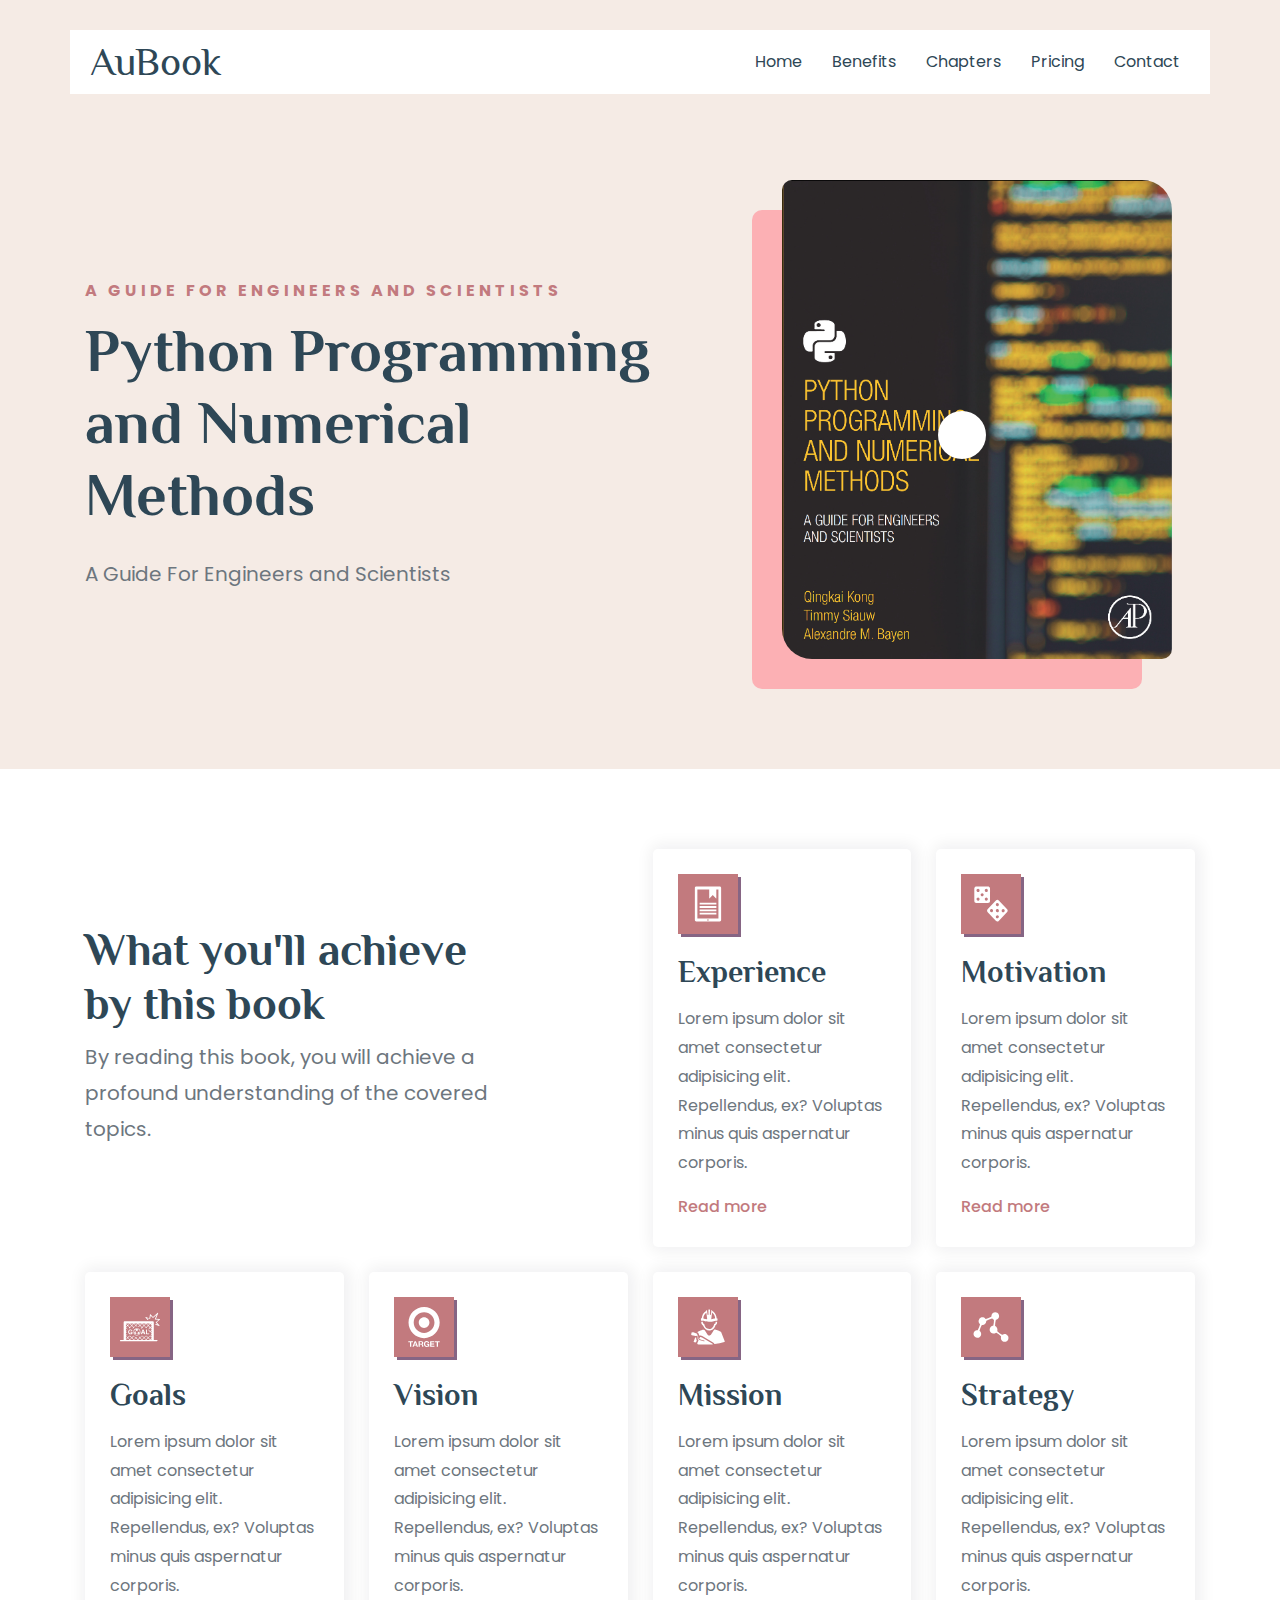
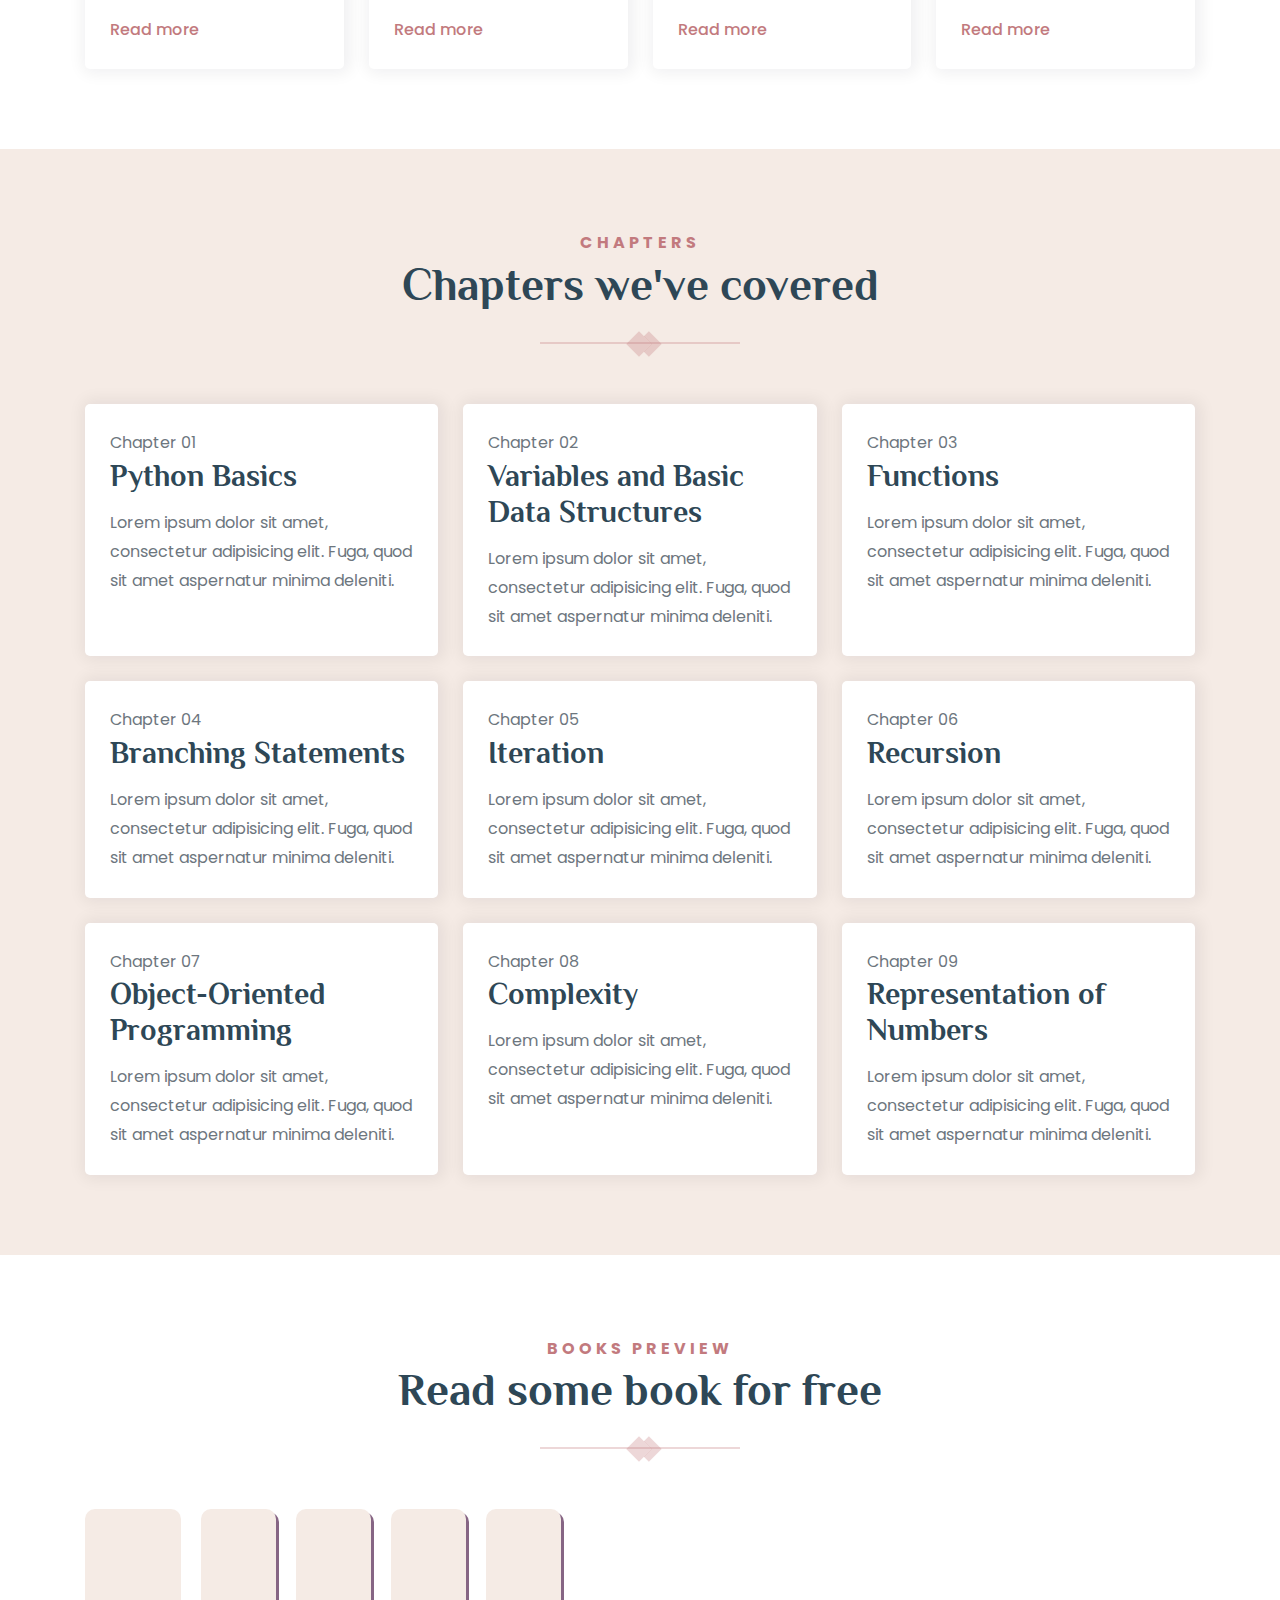
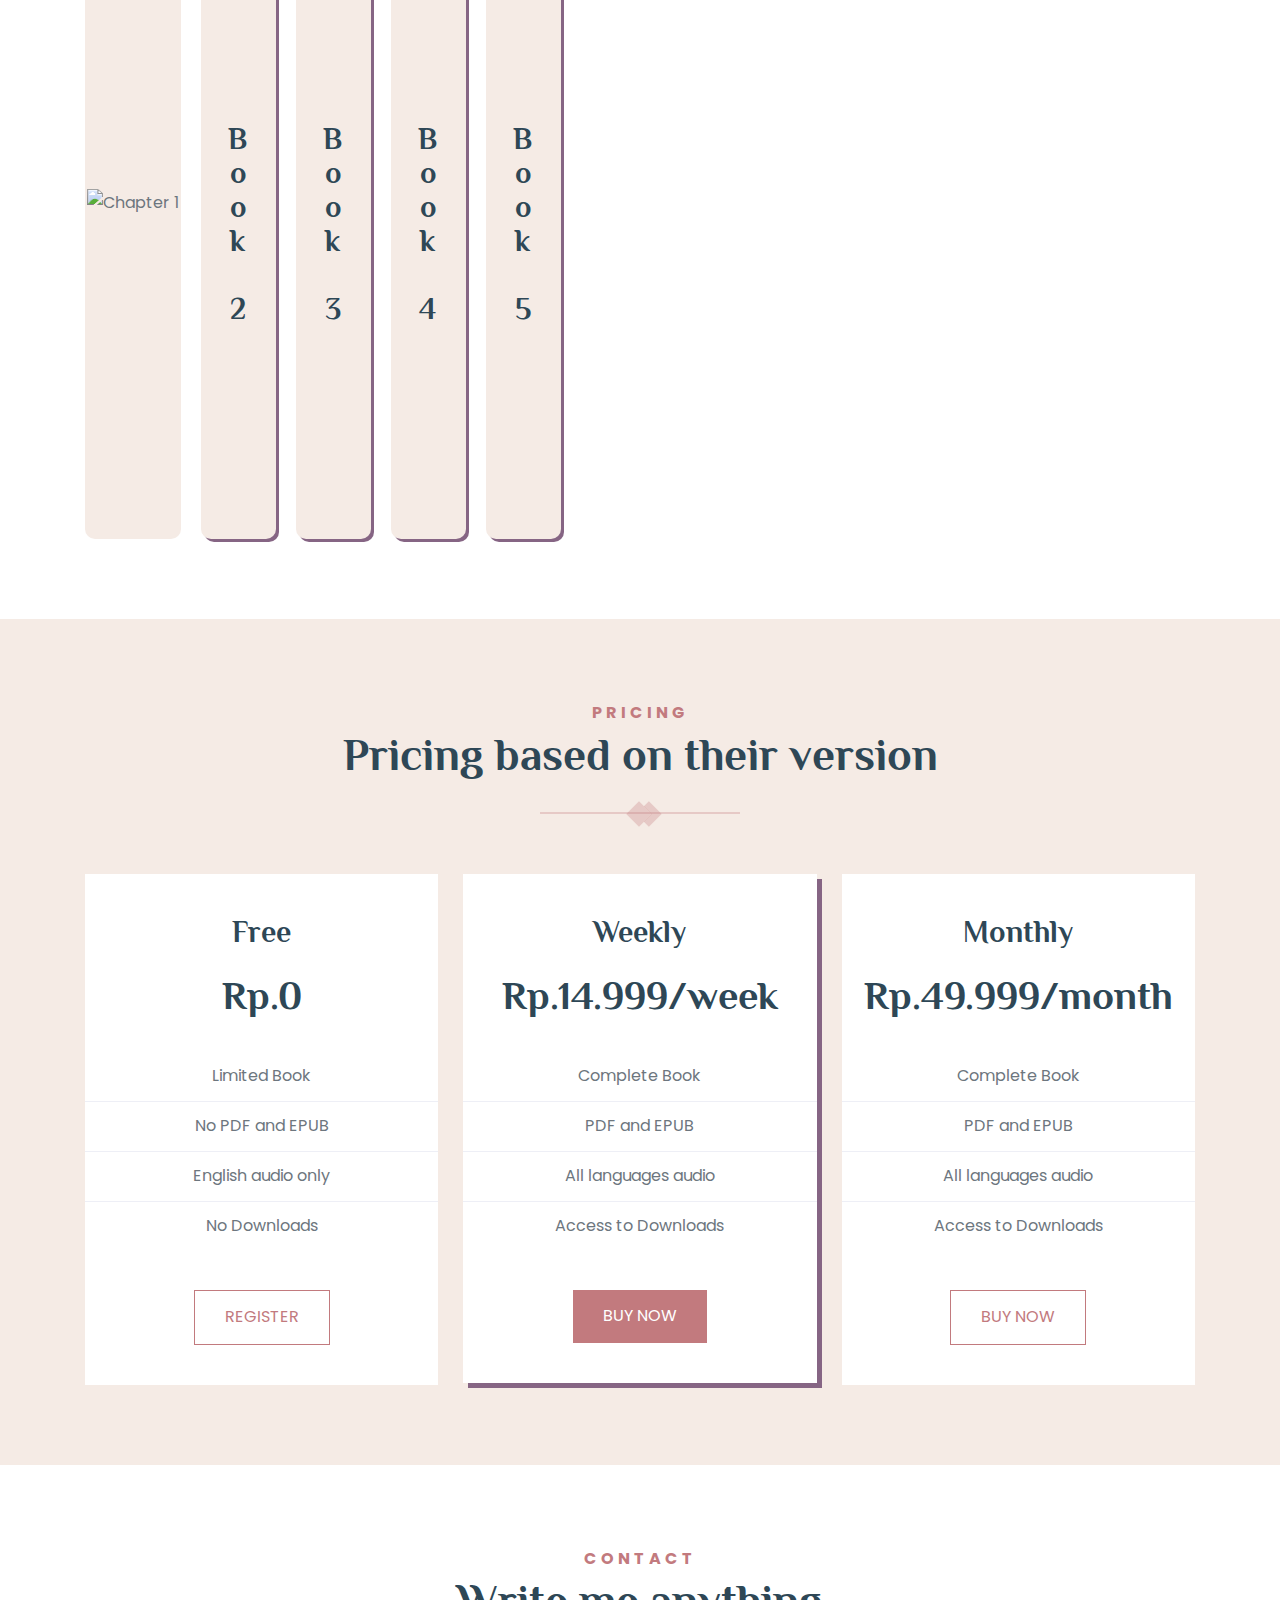
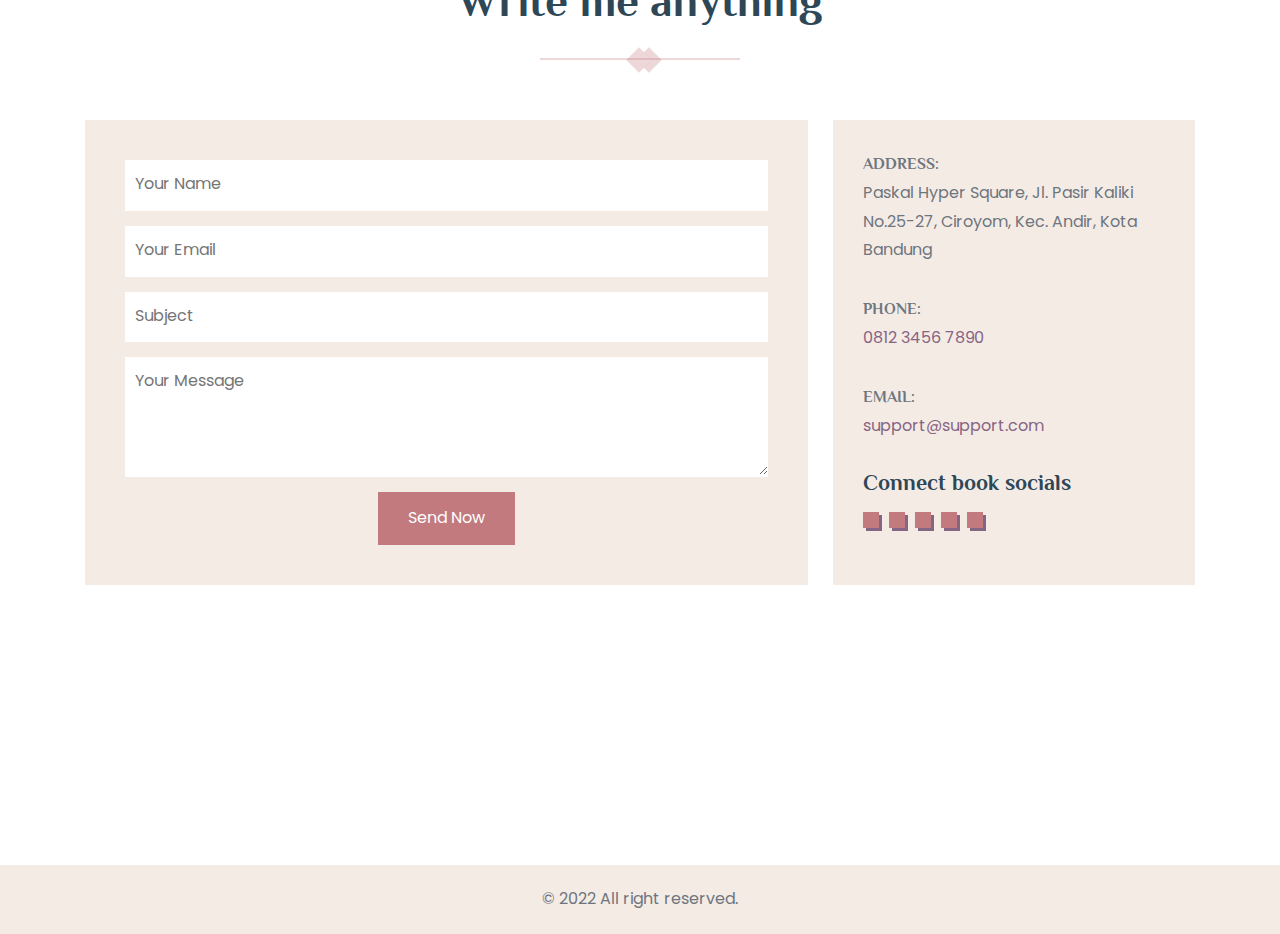
==== index.html @ 16aecad9 "Add files via upload" ====
<!DOCTYPE html>
<html lang="en">

<head>
  <meta charset="UTF-8">
  <meta http-equiv="X-UA-Compatible" content="IE=edge">
  <meta name="viewport" content="width=device-width, initial-scale=1.0">
  <title>AuBook - Audio Book</title>
  <meta name="title" content="AuBook - Audio Book">
  <meta name="description"
    content="Read More And Make Success The Result Of Perfection. - Lorem ipsum dolor sit, amet consectetur adipisicing elit. Ad harum quibusdam, assumenda quia explicabo.">
  <link rel="shortcut icon" href="./favicon.svg" type="image/svg+xml">
  <link rel="stylesheet" href="./assets/css/style.css">
  <link rel="preconnect" href="https://fonts.googleapis.com">
  <link rel="preconnect" href="https://fonts.gstatic.com" crossorigin>
  <link
    href="https://fonts.googleapis.com/css2?family=Philosopher:wght@400;700&family=Poppins:wght@400;500;600&display=swap"
    rel="stylesheet">
  <link rel="preload" as="image" href="./assets/images/hero-banner.png">

</head>

<body>

  <!-- 
  HEADER
  -->

  <header class="header" data-header>
    <div class="container">

      <a href="#" class="logo">AuBook</a>

      <nav class="navbar" data-navbar>
        <ul class="navbar-list">

          <li class="navbar-item">
            <a href="#home" class="navbar-link" data-nav-link>Home</a>
          </li>

          <li class="navbar-item">
            <a href="#benefits" class="navbar-link" data-nav-link>Benefits</a>
          </li>

          <li class="navbar-item">
            <a href="#chapters" class="navbar-link" data-nav-link>Chapters</a>
          </li>

          <li class="navbar-item">
            <a href="#pricing" class="navbar-link" data-nav-link>Pricing</a>
          </li>

          <li class="navbar-item">
            <a href="#contact" class="navbar-link" data-nav-link>Contact</a>
          </li>

        </ul>
      </nav>

      <button class="nav-toggle-btn" aria-label="toggle menu" data-nav-toggler>
        <ion-icon name="menu-outline" aria-hidden="true" class="open"></ion-icon>

        <ion-icon name="close-outline" aria-hidden="true" class="close"></ion-icon>
      </button>

    </div>
  </header>  
  
  <main>
    <article>
      
      <!-- 
      HERO
      -->
      
      <section class="section hero" id="home" aria-label="home">
        <div class="container">
          
          <div class="hero-content">
            
            <p class="section-subtitle">A GUIDE FOR ENGINEERS AND SCIENTISTS</p>
            
            <h1 class="h1 hero-title">Python Programming and Numerical Methods</h1>
            
            <p class="section-text">
              A Guide For Engineers and Scientists
            </p>
            
          </div>
          
          
          <div class="hero-banner has-before">
            <img src="./assets/images/hero-banner.png" width="431" height="596"
            alt="things i never said, a novel by claudia wilson" class="w-100">
            
            <a href="halaman.html"> 
              <button class="play-btn" aria-label="play video">
                <ion-icon name="play-outline" aria-hidden="true"></ion-icon>
              </button>
            </a>
              
          </div>
          
        </div>
      </section>
      
      <!-- 
      BENEFITS
      -->
      
      <section class="section benefits" id="benefits" aria-label="benefits">
        <div class="container">
          
          <div class="grid-list">
            
            <li class="benefits-content">
              <h2 class="h2 section-title">What you'll achieve by this book</h2>

              <p class="section-text">By reading this book, you will achieve a profound understanding of the covered topics.</p>
            </li>

            <li>
              <div class="benefits-card has-before has-after">

                <div class="card-icon">
                  <img src="./assets/images/benefits-1.svg" width="40" height="40" loading="lazy" alt="Experience">
                </div>

                <h3 class="h3 card-title">Experience</h3>

                <p class="card-text">
                  Lorem ipsum dolor sit amet consectetur adipisicing elit. Repellendus, ex? Voluptas minus quis
                  aspernatur corporis.
                </p>

                <a href="#" class="btn-link">
                  <span class="span">Read more</span>

                  <ion-icon name="chevron-forward-outline" aria-hidden="true"></ion-icon>
                </a>

              </div>
            </li>

            <li>
              <div class="benefits-card has-before has-after">

                <div class="card-icon">
                  <img src="./assets/images/benefits-2.svg" width="40" height="40" loading="lazy" alt="Motivation">
                </div>

                <h3 class="h3 card-title">Motivation</h3>

                <p class="card-text">
                  Lorem ipsum dolor sit amet consectetur adipisicing elit. Repellendus, ex? Voluptas minus quis
                  aspernatur corporis.
                </p>

                <a href="#" class="btn-link">
                  <span class="span">Read more</span>

                  <ion-icon name="chevron-forward-outline" aria-hidden="true"></ion-icon>
                </a>

              </div>
            </li>

            <li>
              <div class="benefits-card has-before has-after">

                <div class="card-icon">
                  <img src="./assets/images/benefits-3.svg" width="40" height="40" loading="lazy" alt="Goals">
                </div>

                <h3 class="h3 card-title">Goals</h3>

                <p class="card-text">
                  Lorem ipsum dolor sit amet consectetur adipisicing elit. Repellendus, ex? Voluptas minus quis
                  aspernatur corporis.
                </p>

                <a href="#" class="btn-link">
                  <span class="span">Read more</span>

                  <ion-icon name="chevron-forward-outline" aria-hidden="true"></ion-icon>
                </a>

              </div>
            </li>

            <li>
              <div class="benefits-card has-before has-after">

                <div class="card-icon">
                  <img src="./assets/images/benefits-4.svg" width="40" height="40" loading="lazy" alt="Vision">
                </div>

                <h3 class="h3 card-title">Vision</h3>

                <p class="card-text">
                  Lorem ipsum dolor sit amet consectetur adipisicing elit. Repellendus, ex? Voluptas minus quis
                  aspernatur corporis.
                </p>

                <a href="#" class="btn-link">
                  <span class="span">Read more</span>

                  <ion-icon name="chevron-forward-outline" aria-hidden="true"></ion-icon>
                </a>

              </div>
            </li>

            <li>
              <div class="benefits-card has-before has-after">

                <div class="card-icon">
                  <img src="./assets/images/benefits-5.svg" width="40" height="40" loading="lazy" alt="Mission">
                </div>

                <h3 class="h3 card-title">Mission</h3>

                <p class="card-text">
                  Lorem ipsum dolor sit amet consectetur adipisicing elit. Repellendus, ex? Voluptas minus quis
                  aspernatur corporis.
                </p>

                <a href="#" class="btn-link">
                  <span class="span">Read more</span>

                  <ion-icon name="chevron-forward-outline" aria-hidden="true"></ion-icon>
                </a>

              </div>
            </li>

            <li>
              <div class="benefits-card has-before has-after">

                <div class="card-icon">
                  <img src="./assets/images/benefits-6.svg" width="40" height="40" loading="lazy" alt="Strategy">
                </div>

                <h3 class="h3 card-title">Strategy</h3>

                <p class="card-text">
                  Lorem ipsum dolor sit amet consectetur adipisicing elit. Repellendus, ex? Voluptas minus quis
                  aspernatur corporis.
                </p>

                <a href="#" class="btn-link">
                  <span class="span">Read more</span>

                  <ion-icon name="chevron-forward-outline" aria-hidden="true"></ion-icon>
                </a>

              </div>
            </li>

          </div>

        </div>
      </section>

      <!-- 
      CHAPTERS
      -->

      <section class="section chapters" id="chapters">
        <div class="container">

          <p class="section-subtitle">Chapters</p>

          <h2 class="h2 section-title has-underline">
            Chapters we've covered
            <span class="span has-before"></span>
          </h2>

          <ul class="grid-list">

            <li>
              <div class="chapter-card">

                <p class="card-subtitle">Chapter 01</p>

                <h3 class="h3 card-title">Python Basics</h3>

                <p class="card-text">
                  Lorem ipsum dolor sit amet, consectetur adipisicing elit. Fuga, quod sit amet aspernatur minima
                  deleniti.
                </p>

              </div>
            </li>

            <li>
              <div class="chapter-card">

                <p class="card-subtitle">Chapter 02</p>

                <h3 class="h3 card-title">Variables and Basic Data Structures</h3>

                <p class="card-text">
                  Lorem ipsum dolor sit amet, consectetur adipisicing elit. Fuga, quod sit amet aspernatur minima
                  deleniti.
                </p>

              </div>
            </li>

            <li>
              <div class="chapter-card">

                <p class="card-subtitle">Chapter 03</p>

                <h3 class="h3 card-title">Functions</h3>

                <p class="card-text">
                  Lorem ipsum dolor sit amet, consectetur adipisicing elit. Fuga, quod sit amet aspernatur minima
                  deleniti.
                </p>

              </div>
            </li>

            <li>
              <div class="chapter-card">

                <p class="card-subtitle">Chapter 04</p>

                <h3 class="h3 card-title">Branching Statements</h3>

                <p class="card-text">
                  Lorem ipsum dolor sit amet, consectetur adipisicing elit. Fuga, quod sit amet aspernatur minima
                  deleniti.
                </p>

              </div>
            </li>

            <li>
              <div class="chapter-card">

                <p class="card-subtitle">Chapter 05</p>

                <h3 class="h3 card-title">Iteration</h3>

                <p class="card-text">
                  Lorem ipsum dolor sit amet, consectetur adipisicing elit. Fuga, quod sit amet aspernatur minima
                  deleniti.
                </p>

              </div>
            </li>

            <li>
              <div class="chapter-card">

                <p class="card-subtitle">Chapter 06</p>

                <h3 class="h3 card-title">Recursion</h3>

                <p class="card-text">
                  Lorem ipsum dolor sit amet, consectetur adipisicing elit. Fuga, quod sit amet aspernatur minima
                  deleniti.
                </p>

              </div>
            </li>

            <li>
              <div class="chapter-card">

                <p class="card-subtitle">Chapter 07</p>

                <h3 class="h3 card-title">Object-Oriented Programming</h3>

                <p class="card-text">
                  Lorem ipsum dolor sit amet, consectetur adipisicing elit. Fuga, quod sit amet aspernatur minima
                  deleniti.
                </p>

              </div>
            </li>

            <li>
              <div class="chapter-card">

                <p class="card-subtitle">Chapter 08</p>

                <h3 class="h3 card-title">Complexity</h3>

                <p class="card-text">
                  Lorem ipsum dolor sit amet, consectetur adipisicing elit. Fuga, quod sit amet aspernatur minima
                  deleniti.
                </p>

              </div>
            </li>

            <li>
              <div class="chapter-card">

                <p class="card-subtitle">Chapter 09</p>

                <h3 class="h3 card-title">Representation of Numbers</h3>

                <p class="card-text">
                  Lorem ipsum dolor sit amet, consectetur adipisicing elit. Fuga, quod sit amet aspernatur minima
                  deleniti.
                </p>

              </div>
            </li>

          </ul>

        </div>
      </section>

      <!-- 
      PREVIEW
      -->

      <section class="section preview" aria-label="preview">
        <div class="container">

          <p class="section-subtitle">Books Preview</p>

          <h2 class="h2 section-title has-underline">
            Read some book for free
            <span class="span has-before"></span>
          </h2>

          <ul class="tab-list">

            <li>
              <div class="tab-card active" data-tab-card>
                <h3 class="h3 tab-text">Book 1</h3>

                <img src="./assets/images/preview-1.png" width="820" height="630" loading="lazy" alt="Chapter 1"
                  class="w-100">
              </div>
            </li>

            <li>
              <div class="tab-card" data-tab-card>
                <h3 class="h3 tab-text">Book 2</h3>

                <img src="./assets/images/preview-2.png" width="820" height="630" loading="lazy" alt="Chapter 2"
                  class="w-100">
              </div>
            </li>

            <li>
              <div class="tab-card" data-tab-card>
                <h3 class="h3 tab-text">Book 3</h3>

                <img src="./assets/images/preview-3.png" width="820" height="630" loading="lazy" alt="Chapter 3"
                  class="w-100">
              </div>
            </li>

            <li>
              <div class="tab-card" data-tab-card>
                <h3 class="h3 tab-text">Book 4</h3>

                <img src="./assets/images/preview-4.png" width="820" height="630" loading="lazy" alt="Chapter 4"
                  class="w-100">
              </div>
            </li>

            <li>
              <div class="tab-card" data-tab-card>
                <h3 class="h3 tab-text">Book 5</h3>

                <img src="./assets/images/preview-5.png" width="820" height="630" loading="lazy" alt="Chapter 5"
                  class="w-100">
              </div>
            </li>

          </ul>

        </div>
      </section>

      <!-- 
      PRICING
      -->

      <section class="section pricing" id="pricing" aria-label="pricing">
        <div class="container">

          <p class="section-subtitle">Pricing</p>

          <h2 class="h2 section-title has-underline">
            Pricing based on their version
            <span class="span has-before"></span>
          </h2>

          <ul class="grid-list">

            <li>
              <div class="pricing-card">

                <h3 class="h3 card-title">Free</h3>

                <data class="price" value="5">Rp.0</data>

                <ul class="pricing-card-list">

                  <li class="card-item">
                    <p class="card-text">Limited Book</p>
                  </li>

                  <li class="card-item">
                    <p class="card-text">No PDF and EPUB</p>
                  </li>

                  <li class="card-item">
                    <p class="card-text">English audio only</p>
                  </li>

                  <li class="card-item">
                    <p class="card-text">No Downloads</p>
                  </li>

                </ul>

                <button class="btn btn-secondary">REGISTER</button>

              </div>
            </li>

            <li>
              <div class="pricing-card bundle">

                <h3 class="h3 card-title">Weekly</h3>

                <data class="price" value="15">Rp.14.999/week</data>

                <ul class="pricing-card-list">

                  <li class="card-item">
                    <p class="card-text">Complete Book</p>
                  </li>

                  <li class="card-item">
                    <p class="card-text">PDF and EPUB</p>
                  </li>

                  <li class="card-item">
                    <p class="card-text">All languages audio</p>
                  </li>

                  <li class="card-item">
                    <p class="card-text">Access to Downloads</p>
                  </li>

                </ul>

                <button class="btn btn-primary">BUY NOW</button>

              </div>
            </li>

            <li>
              <div class="pricing-card">

                <h3 class="h3 card-title">Monthly</h3>

                <data class="price" value="10">Rp.49.999/month</data>

                <ul class="pricing-card-list">

                  <li class="card-item">
                    <p class="card-text">Complete Book</p>
                  </li>

                  <li class="card-item">
                    <p class="card-text">PDF and EPUB</p>
                  </li>

                  <li class="card-item">
                    <p class="card-text">All languages audio</p>
                  </li>

                  <li class="card-item">
                    <p class="card-text">Access to Downloads</p>
                  </li>

                </ul>

                <button class="btn btn-secondary">BUY NOW</button>

              </div>
            </li>

          </ul>

        </div>
      </section>






      <!-- 
        - #CONTACT
      -->

      <section class="section contact" id="contact" aria-label="contact">
        <div class="container">

          <p class="section-subtitle">Contact</p>

          <h2 class="h2 section-title has-underline">
            Write me anything
            <span class="span has-before"></span>
          </h2>

          <div class="wrapper">

            <form action="" class="contact-form">

              <input type="text" name="name" placeholder="Your Name" required class="input-field">

              <input type="email" name="email_address" placeholder="Your Email" required class="input-field">

              <input type="text" name="subject" placeholder="Subject" required class="input-field">

              <textarea name="message" placeholder="Your Message" class="input-field"></textarea>

              <button type="submit" class="btn btn-primary">Send Now</button>

            </form>

            <ul class="contact-card">

              <li>
                <p class="card-title">Address:</p>

                <address class="address">
                  Paskal Hyper Square, Jl. Pasir Kaliki No.25-27, Ciroyom, Kec. Andir, Kota Bandung
                </address>
              </li>

              <li>
                <p class="card-title">Phone:</p>

                <a href="tel:1234567890" class="card-link">0812 3456 7890</a>
              </li>

              <li>
                <p class="card-title">Email:</p>

                <a href="mailto:support@support.com" class="card-link">support@support.com</a>
              </li>

              <li>
                <p class="social-list-title h3">Connect book socials</p>

                <ul class="social-list">

                  <li>
                    <a href="#" class="social-link">
                      <ion-icon name="logo-facebook"></ion-icon>
                    </a>
                  </li>

                  <li>
                    <a href="#" class="social-link">
                      <ion-icon name="logo-twitter"></ion-icon>
                    </a>
                  </li>

                  <li>
                    <a href="#" class="social-link">
                      <ion-icon name="logo-linkedin"></ion-icon>
                    </a>
                  </li>

                  <li>
                    <a href="#" class="social-link">
                      <ion-icon name="logo-youtube"></ion-icon>
                    </a>
                  </li>

                  <li>
                    <a href="#" class="social-link">
                      <ion-icon name="logo-whatsapp"></ion-icon>
                    </a>
                  </li>

                </ul>
              </li>

            </ul>

          </div>

        </div>
      </section>

    </article>
  </main>





  <!-- 
    - #FOOTER
  -->

  <footer class="footer">
    <div class="container">
      <div class="footer-bottom">
        <p class="copyright">
          &copy; 2022 All right reserved.
        </p>
      </div>

    </div>
  </footer>





  <!-- 
    - custom js link
  -->
  <script src="./assets/js/script.js" defer></script>

  <!-- 
    - ionicon link
  -->
  <script type="module" src="https://unpkg.com/ionicons@5.5.2/dist/ionicons/ionicons.esm.js"></script>
  <script nomodule src="https://unpkg.com/ionicons@5.5.2/dist/ionicons/ionicons.js"></script>

</body>

</html>
---- assets/css/style.css ----
:root {

    /**
     * colors
     */
  
    --chinese-violet_30: hsla(304, 14%, 46%, 0.3);
    --chinese-violet: hsl(304, 14%, 46%);
    --sonic-silver: hsl(208, 7%, 46%);
    --old-rose_30: hsla(357, 37%, 62%, 0.3);
    --ghost-white: hsl(233, 33%, 95%);
    --light-pink: hsl(357, 93%, 84%);
    --light-gray: hsl(0, 0%, 80%);
    --old-rose: hsl(357, 37%, 62%);
    --seashell: hsl(20, 43%, 93%);
    --charcoal: hsl(203, 30%, 26%);
    --white: hsl(0, 0%, 100%);
  
    /**
     * typography
     */
  
    --ff-philosopher: 'Philosopher', sans-serif;
    --ff-poppins: 'Poppins', sans-serif;
  
    --fs-1: 4rem;
    --fs-2: 3.2rem;
    --fs-3: 2.7rem;
    --fs-4: 2.4rem;
    --fs-5: 2.2rem;
    --fs-6: 2rem;
    --fs-7: 1.8rem;
  
    --fw-500: 500;
    --fw-700: 700;
  
    /**
     * spacing
     */
  
    --section-padding: 80px;
  
    /**
     * shadow
     */
  
    --shadow-1: 4px 6px 10px hsla(231, 94%, 7%, 0.06);
    --shadow-2: 2px 0 15px 5px hsla(231, 94%, 7%, 0.06);
    --shadow-3: 3px 3px var(--chinese-violet);
    --shadow-4: 5px 5px var(--chinese-violet);
  
    /**
     * radius
     */
  
    --radius-5: 5px;
    --radius-10: 10px;
  
    /**
     * clip path
     */
  
    --polygon: polygon(100% 29%,100% 100%,19% 99%,0 56%);
  
    /**
     * transition
     */
  
    --transition-1: 0.25s ease;
    --transition-2: 0.5s ease;
    --cubic-out: cubic-bezier(0.33, 0.85, 0.4, 0.96);
  
  }
  
  
  
  
  
  /*-----------------------------------*\
    #RESET
  \*-----------------------------------*/
  
  *,
  *::before,
  *::after {
    margin: 0;
    padding: 0;
    box-sizing: border-box;
  }
  
  li { list-style: none; }
  
  a,
  img,
  span,
  data,
  input,
  button,
  textarea,
  ion-icon { display: block; }
  
  a {
    color: inherit;
    text-decoration: none;
  }
  
  img { height: auto; }
  
  input,
  button,
  textarea {
    background: none;
    border: none;
    font: inherit;
  }
  
  input,
  textarea { width: 100%; }
  
  button { cursor: pointer; }
  
  address { font-style: normal; }
  
  ion-icon { pointer-events: none; }
  
  html {
    font-family: var(--ff-poppins);
    font-size: 10px;
    scroll-behavior: smooth;
  }
  
  body {
    background-color: var(--white);
    color: var(--sonic-silver);
    font-size: 1.6rem;
    line-height: 1.8;
  }
  
  :focus-visible { outline-offset: 4px; }
  
  ::selection {
    background-color: var(--old-rose);
    color: var(--white);
  }
  
  ::-webkit-scrollbar { width: 10px; }
  
  ::-webkit-scrollbar-track { background-color: hsl(0, 0%, 98%); }
  
  ::-webkit-scrollbar-thumb { background-color: hsl(0, 0%, 80%); }
  
  ::-webkit-scrollbar-thumb:hover { background-color: hsl(0, 0%, 70%); }
  
  
  
  /*-----------------------------------*\
    #REUSED STYLE
  \*-----------------------------------*/
  
  .container { padding-inline: 15px; }
  
  .section { padding-block: var(--section-padding); }
  
  .section:nth-child(odd) { background-color: var(--seashell); }
  
  .section-subtitle {
    color: var(--old-rose);
    text-transform: uppercase;
    font-weight: var(--fw-700);
    letter-spacing: 4px;
    text-align: center;
  }
  
  .h1,
  .h2,
  .h3,
  .tab-text {
    color: var(--charcoal);
    font-family: var(--ff-philosopher);
    line-height: 1.2;
  }
  
  .h1 { font-size: var(--fs-2); }
  
  .h2 { font-size: var(--fs-3); }
  
  .h3 { font-size: var(--fs-5); }
  
  .section-text { font-size: var(--fs-7); }
  
  .w-100 { width: 100%; }
  
  .has-before,
  .has-after {
    position: relative;
    z-index: 1;
  }
  
  .has-before::before,
  .has-after::after {
    content: "";
    position: absolute;
  }
  
  .section-title { text-align: center; }
  
  .grid-list {
    display: grid;
    gap: 25px;
  }
  
  .btn-link {
    color: var(--old-rose);
    font-weight: var(--fw-500);
    display: flex;
    align-items: center;
    gap: 5px;
    transition: var(--transition-1);
  }
  
  .btn-link:is(:hover, :focus) { color: var(--chinese-violet); }
  
  .has-underline {
    position: relative;
    margin-block-end: 60px;
  }
  
  .has-underline .span {
    height: 2px;
    background-color: var(--old-rose_30);
    width: 200px;
    margin-inline: auto;
    margin-block-start: 30px;
  }
  
  .has-underline .has-before::before {
    width: 18px;
    height: 18px;
    top: 2px;
    left: 45%;
    transform: translateY(-50%) rotate(45deg);
    background-color: var(--old-rose_30);
    box-shadow: 7px -7px var(--old-rose_30);
  }
  
  .btn {
    padding: 12px 30px;
    transition: var(--transition-1);
  }
  
  .btn-primary {
    background-color: var(--old-rose);
    color: var(--white);
  }
  
  .btn-primary:is(:hover, :focus) { background-color: var(--chinese-violet); }
  
  .btn-secondary {
    border: 1px solid var(--old-rose);
    color: var(--old-rose);
  }
  
  .btn-secondary:is(:hover, :focus) {
    background-color: var(--old-rose);
    color: var(--white);
  }
  
  .img-holder {
    aspect-ratio: var(--width) / var(--height);
    background-color: var(--light-gray);
  }
  
  .img-cover {
    width: 100%;
    height: 100%;
    object-fit: cover;
  }
  
  
  
  /*-----------------------------------*\
    #HEADER
  \*-----------------------------------*/
  
  .header {
    background-color: var(--white);
    position: absolute;
    top: 10px;
    right: 10px;
    left: 10px;
    padding-block: 12px;
    z-index: 4;
    transition: var(--transition-2);
  }
  
  .header.active {
    position: fixed;
    top: 0;
    right: 0;
    left: 0;
    filter: drop-shadow(var(--shadow-1));
    transform: translateY(-100%);
    transition: none;
    animation: slideIn 0.5s ease forwards;
  }
  
  @keyframes slideIn {
    0% { transform: translateY(-100%); }
    100% { transform: translateY(0); }
  }
  
  .header .container {
    display: flex;
    justify-content: space-between;
    align-items: center;
  }
  
  .logo {
    font-family: var(--ff-philosopher);
    font-size: 4rem;
    color: var(--charcoal);
    line-height: 1;
  }
  
  .nav-toggle-btn {
    font-size: 40px;
    color: var(--charcoal);
  }
  
  .nav-toggle-btn ion-icon { --ionicon-stroke-width: 20px; }
  
  .nav-toggle-btn.active .open,
  .nav-toggle-btn .close { display: none; }
  
  .nav-toggle-btn .open,
  .nav-toggle-btn.active .close { display: block; }
  
  .navbar {
    position: absolute;
    top: 100%;
    left: 0;
    width: 100%;
    background-color: var(--white);
    padding-inline: 15px;
    max-height: 0;
    overflow: hidden;
    visibility: hidden;
    transition: 0.25s var(--cubic-out);
  }
  
  .navbar.active {
    max-height: 300px;
    visibility: visible;
    transition-duration: 0.5s;
  }
  
  .navbar-list { margin-block-end: 10px; }
  
  .navbar-link {
    color: var(--charcoal);
    padding-block: 8px;
    line-height: 1.5;
    transition: var(--transition-1);
  }
  
  .navbar-link:is(:hover, :focus) { color: var(--old-rose); }
  
  
  
  
  
  /*-----------------------------------*\
    #HERO
  \*-----------------------------------*/
  
  .hero {
    padding-block-start: calc(var(--section-padding) + 60px);
    text-align: center;
  }
  
  .hero .container {
    display: grid;
    gap: 60px;
  }
  
  .hero .hero-title { margin-block: 10px 25px; }
  
  .hero-banner {
    padding-inline-start: 30px;
    padding-block-end: 30px;
    max-width: 420px;
    margin-inline: auto;
  }
  
  .hero-banner .w-100 { border-radius: 10px 30px; }
  
  .hero-banner::before {
    top: 30px;
    right: 30px;
    bottom: 0;
    left: 0;
    background-color: var(--light-pink);
    border-radius: var(--radius-10);
    z-index: -1;
  }
  
  .play-btn {
    position: absolute;
    top: 50%;
    left: 50%;
    transform: translate(-50%, -50%);
    background-color: var(--white);
    color: var(--chinese-violet);
    font-size: 22px;
    padding: 24px;
    border-radius: 50%;
    transition: var(--transition-1);
    animation: pulse 3s ease infinite;
  }
  
  .play-btn:is(:hover, :focus) { color: var(--old-rose); }
  
  @keyframes pulse {
    0%,
    50% { box-shadow: 0 0 0 0 hsla(0, 0%, 100%, 0.5); }
  
    100% { box-shadow: 0 0 0 10px transparent; }
  }
  
.textToSpeech {
  position: absolute;
  left: 90%;
  top: 80%;
}
  
  
  
  
  /*-----------------------------------*\
    #BENEFITS
  \*-----------------------------------*/
  
  .benefits .section-text {
    text-align: center;
    margin-block: 8px 25px;
  }
  
  .benefits-card {
    padding: 25px;
    box-shadow: var(--shadow-2);
    border-radius: var(--radius-5);
    overflow: hidden;
    transition: var(--transition-2);
  }
  
  .benefits-card::before,
  .benefits-card::after {
    bottom: 0;
    right: 0;
    clip-path: var(--polygon);
    transition: var(--transition-2);
  }
  
  .benefits-card::before {
    width: 80px;
    height: 80px;
    background-color: var(--old-rose_30);
    transform: translateY(60px);
  }
  
  .benefits-card::after {
    width: 70px;
    height: 70px;
    background-color: var(--chinese-violet_30);
    transform: translateY(65px);
  }
  
  .benefits-card:is(:hover, :focus-within) { transform: translateY(-10px); }
  
  .benefits-card:is(:hover, :focus-within)::before,
  .benefits-card:is(:hover, :focus-within)::after { transform: translateY(0); }
  
  .benefits-card:is(:hover, :focus-within)::after { transition-delay: 0.1s; }
  
  .benefits-card .card-icon {
    background-color: var(--old-rose);
    max-width: max-content;
    padding: 10px;
    box-shadow: var(--shadow-3);
    transition: var(--transition-1);
  }
  
  .benefits-card:is(:hover, :focus) .card-icon { box-shadow: none; }
  
  .benefits-card .card-title { margin-block: 20px 15px; }
  
  .benefits-card .btn-link { margin-block-start: 15px; }
  
  
  
  
  
  /*-----------------------------------*\
    #CHAPTERS
  \*-----------------------------------*/
  
  .chapter-card {
    height: 100%;
    background-color: var(--white);
    padding: 25px;
    border-radius: var(--radius-5);
    box-shadow: var(--shadow-2);
    transition: var(--transition-2);
  }
  
  .chapter-card:is(:hover, :focus-within) { transform: translateY(-10px); }
  
  .chapter-card .card-title { margin-block-end: 15px; }
  
  
  
  
  
  /*-----------------------------------*\
    #PREVIEW
  \*-----------------------------------*/
  
  .tab-list {
    display: flex;
    flex-direction: column;
    gap: 10px;
  }
  
  .tab-card {
    position: relative;
    height: 60px;
    background-color: var(--seashell);
    border-radius: var(--radius-10);
    box-shadow: var(--shadow-3);
    display: grid;
    place-content: center;
    overflow: hidden;
    cursor: pointer;
    transition: var(--transition-1);
  }
  
  .tab-card .w-100 {
    pointer-events: none;
    opacity: 0;
    transition: var(--transition-2);
  }
  
  .tab-card.active .w-100 { opacity: 1; }
  
  .tab-card.active {
    height: 40vh;
    box-shadow: none;
  }
  
  .tab-text {
    font-size: var(--fs-4);
    position: absolute;
    top: 50%;
    left: 50%;
    transform: translate(-50%, -50%);
  }
  
  .tab-card.active .tab-text { display: none; }
  
  
  
  
  
  /*-----------------------------------*\
    #PRICING
  \*-----------------------------------*/
  
  .pricing-card {
    padding: 40px 0px;
    background-color: var(--white);
    text-align: center;
    transition: var(--transition-2);
  }
  
  .pricing-card:is(:hover, :focus-within),
  .pricing-card.bundle { box-shadow: var(--shadow-4); }
  
  .pricing-card:is(:hover, :focus-within) { transform: translateY(-10px); }

  .pricing-card .price {
    font-family: var(--ff-philosopher);
    font-size: var(--fs-1);
    color: var(--charcoal);
    font-weight: var(--fw-700);
    margin-block-start: 10px;
  }
  
  .pricing-card-list { margin-block: 20px 40px; }
  
  .pricing-card-list .card-item:not(:last-child) { border-block-end: 1px solid var(--ghost-white); }
  
  .pricing-card .card-text { padding-block: 10px; }
  
  .pricing-card .btn { margin-inline: auto; }
  
  
  /*-----------------------------------*\
    #CONTACT
  \*-----------------------------------*/
  
  .contact .wrapper {
    display: grid;
    gap: 25px;
    padding-bottom: 200px;
  }
  
  .contact-form {
    background-color: var(--seashell);
    padding: 20px;
  }
  
  .input-field {
    background-color: var(--white);
    padding: 10px;
    margin-block-end: 15px;
    outline: none;
    border-block-end: 2px solid transparent;
  }
  
  .input-field:focus { border-color: var(--old-rose); }
  
  textarea.input-field {
    resize: vertical;
    min-height: 120px;
    height: 120px;
    max-height: 200px;
  }
  
  .contact-form .btn { margin-inline: auto; }
  
  .contact-card {
    background-color: var(--seashell);
    padding: 30px;
  }
  
  .contact-card .card-title {
    font-family: var(--ff-philosopher);
    text-transform: uppercase;
    font-weight: var(--fw-700);
  }
  
  .contact-card > li:not(:last-child) { margin-block-end: 30px; }
  
  .contact-card .card-link {
    color: var(--chinese-violet);
    transition: var(--transition-1);
  }
  
  .contact-card .card-link:is(:hover, :focus) { color: var(--old-rose); }
  
  .social-list-title {
    font-size: var(--fs-6);
    font-weight: var(--fw-700);
    margin-block-end: 15px;
  }
  
  .social-list {
    display: flex;
    gap: 10px;
  }
  
  .social-link {
    background-color: var(--old-rose);
    color: var(--white);
    font-size: 20px;
    padding: 5px;
    box-shadow: var(--shadow-3);
    transition: var(--transition-1);
  }
  
  .social-link:is(:hover, :focus) {
    background-color: var(--chinese-violet);
    box-shadow: none;
  }
  
  
  
  
  
  /*-----------------------------------*\
    #FOOTER
  \*-----------------------------------*/
  
  .footer {
    background-color: var(--seashell);
    text-align: center;
  }
  
  .footer-top {
    padding-block: 50px;
    border-block-end: 1px solid var(--chinese-violet_30);
  }
  
  .footer .logo { margin-block-end: 15px; }
  
  .footer-list {
    display: flex;
    flex-wrap: wrap;
    justify-content: center;
    column-gap: 20px;
  }
  
  .footer-link {
    color: var(--charcoal);
    transition: var(--transition-1);
  }
  
  .footer-link:is(:hover, :focus) { color: var(--old-rose); }
  
  .footer-bottom { padding-block: 20px; }
  
  
  
  
  
  /*-----------------------------------*\
    #MEDIA QUERIES
  \*-----------------------------------*/
  
  /**
   * responsive for large than 575px screen
   */
  
  @media (min-width: 575px) {
  
    /**
     * CUSTOM PROPERTY
     */
  
    :root {
  
      /**
       * typography
       */
  
      --fs-2: 4.5rem;
      --fs-3: 3.5rem;
      --fs-5: 2.5rem;
  
    }
  
  
  
    /**
     * REUSED STYLE
     */
  
    .container,
    .header,
    .navbar {
      max-width: 540px;
      width: 100%;
      margin-inline: auto;
    }
  
    .section-text { --fs-7: 2rem; }
  
  
  
    /**
     * HEADER
     */
  
    .header { top: 30px; }
  
    .header.active { max-width: unset; }
  
    .navbar {
      left: 50%;
      transform: translateX(-50%);
    }
  
  
  
    /**
     * PREVIEW
     */
  
    .tab-card.active { height: 50vh; }
  
  
  
  
    /**
     * CONTACT
     */
  
    .social-list-title { --fs-6: 2.2rem; }
  
    .social-link {
      font-size: 25px;
      padding: 8px;
    }
  
  }
  
  
  
  
  
  /**
   * responsive for large than 768px screen
   */
  
  @media (min-width: 768px) {
  
    /**
     * CUSTOM PROPERTY
     */
  
    :root {
  
      /**
       * typography
       */
  
      --fs-2: 4.8rem;
  
    }
  
  
  
    /**
     * REUSED STYLE
     */
  
    .container,
    .header,
    .navbar { max-width: 720px; }
  
    .grid-list { grid-template-columns: 1fr 1fr; }
  
  
  
    /**
     * HERO
     */
  
    .hero {
      padding-block-start: calc(var(--section-padding) + 100px);
      text-align: left;
    }
  
    .hero .container {
      grid-template-columns: 1fr 0.8fr;
      align-items: center;
    }
  
    .hero .section-subtitle { text-align: left; }
  
  
  
    /**
     * BENEFITS
     */
  
    .benefits :is(.section-title, .section-text) { text-align: left; }
  
    .benefits-content { grid-column: 1 / 3; }
  
  
  
    /**
     * CHAPTERS, PRICING
     */
  
    :is(.chapters, .pricing) .grid-list li:last-child {
      grid-column: 1 / 3;
      max-width: calc(50% - 12.5px);
      width: 100%;
      margin-inline: auto;
    }
  
  
  
    /**
     * PREVIEW
     */
  
    .tab-card.active { height: 70vh; }
  
  
  
    /**
     * AUTHOR
     */
  
    .author .h2 { --fs-3: 4.2rem; }
  
  
  
    /**
     * ACHIEVEMENT
     */
  
    .achievement-card { flex-direction: column; }
  
    .achievement-card > * { width: 100%; }
  
  
  
    /**
     * CONTACT
     */
  
    .contact .wrapper { grid-template-columns: 1fr 1fr; }
  
  }
  
  
  
  
  
  /**
   * responsive for large than 992px screen
   */
  
  @media (min-width: 992px) {
  
    /**
     * CUSTOM PROPERTY
     */
  
    :root {
  
      /**
       * typography
       */
  
      --fs-2: 5.4rem;
      --fs-3: 4rem;
  
    }
  
  
  
    /**
     * REUSED STYLE
     */
  
    .container,
    .header,
    .navbar { max-width: 960px; }
  
    .grid-list { grid-template-columns: repeat(3, 1fr); }
  
  
  
    /**
     * HEADER
     */
  
    .header .container { padding-inline: 20px 30px; }
  
    .nav-toggle-btn { display: none; }
  
    .navbar,
    .navbar.active { all: unset; }
  
    .navbar-list {
      margin-block-end: 0;
      display: flex;
      gap: 30px;
    }
  
  
  
    /**
     * BENEFITS
     */
  
    .benefits .grid-list {
      grid-template-columns: repeat(4, 1fr);
      align-items: center;
    }
  
    .benefits-content { max-width: 80%; }
  
  
  
    /**
     * CHAPTER, PRICING
     */
  
    :is(.chapters, .pricing) .grid-list li:last-child { all: unset; }
  
  
  
    /**
     * PREVIEW
     */
  
    .tab-list {
      flex-direction: row;
      gap: 20px;
    }
  
    .tab-text {
      text-orientation: upright;
      white-space: nowrap;
      writing-mode: vertical-lr;
    }
  
    .tab-card {
      height: 70vh;
      max-width: 60px;
    }
  
    .tab-card.active { max-width: 650px; }
  
  
  
    /**
     * AUTHOR
     */
  
    .author .container {
      grid-template-columns: 0.6fr 1fr;
      gap: 0;
    }
  
    .author-content {
      margin-block-start: 40px;
      margin-inline-start: -30px;
      padding-block-end: 70px;
    }
  
  
  
    /**
     * ACHIEVEMENT
     */
  
    .achievement .grid-list { grid-template-columns: 1fr 1fr; }
  
    .achievement-card { flex-direction: row; }
  
    .achievement-card > * { width: 50%; }
  
  
  
    /**
     * CONTACT
     */
  
    .contact .wrapper { grid-template-columns: 1fr 0.5fr; }
  
    .contact-form { padding: 40px; }
  
  }
  
  
  
  
  
  /**
   * responsive for large than 1200px screen
   */
  
  @media (min-width: 1200px) {
  
    /**
     * CUSTOM PROPERTY
     */
  
    :root {
  
      /**
       * typography
       */
  
      --fs-2: 6rem;
      --fs-3: 4.5rem;
      --fs-4: 3rem;
      --fs-5: 3rem;
  
    }
  
  
  
    /**
     * REUSED STYLE
     */
  
    .container,
    .header,
    .navbar { max-width: 1140px; }
  
  
  
    /**
     * PREVIEW
     */
  
    .tab-card { max-width: 75px; }
  
    .tab-card.active { max-width: 750px; }
  
  
  
    /**
     * AUTHOR
     */
  
    .author-content { padding: 85px 60px 115px; }
  
  
  
    /**
     * FOOTER
     */
  
    .footer-top {
      display: flex;
      justify-content: space-between;
      align-items: center;
    }
  
    .footer .logo { margin-block-end: 0; }
  
  }

  .halaman {
    max-width: 800px;
    margin: 20px auto;
    margin-top: 120px;
    padding: 20px;
    background-color: #fff;
    box-shadow: 0 0 10px rgba(0, 0, 0, 0.1);
}
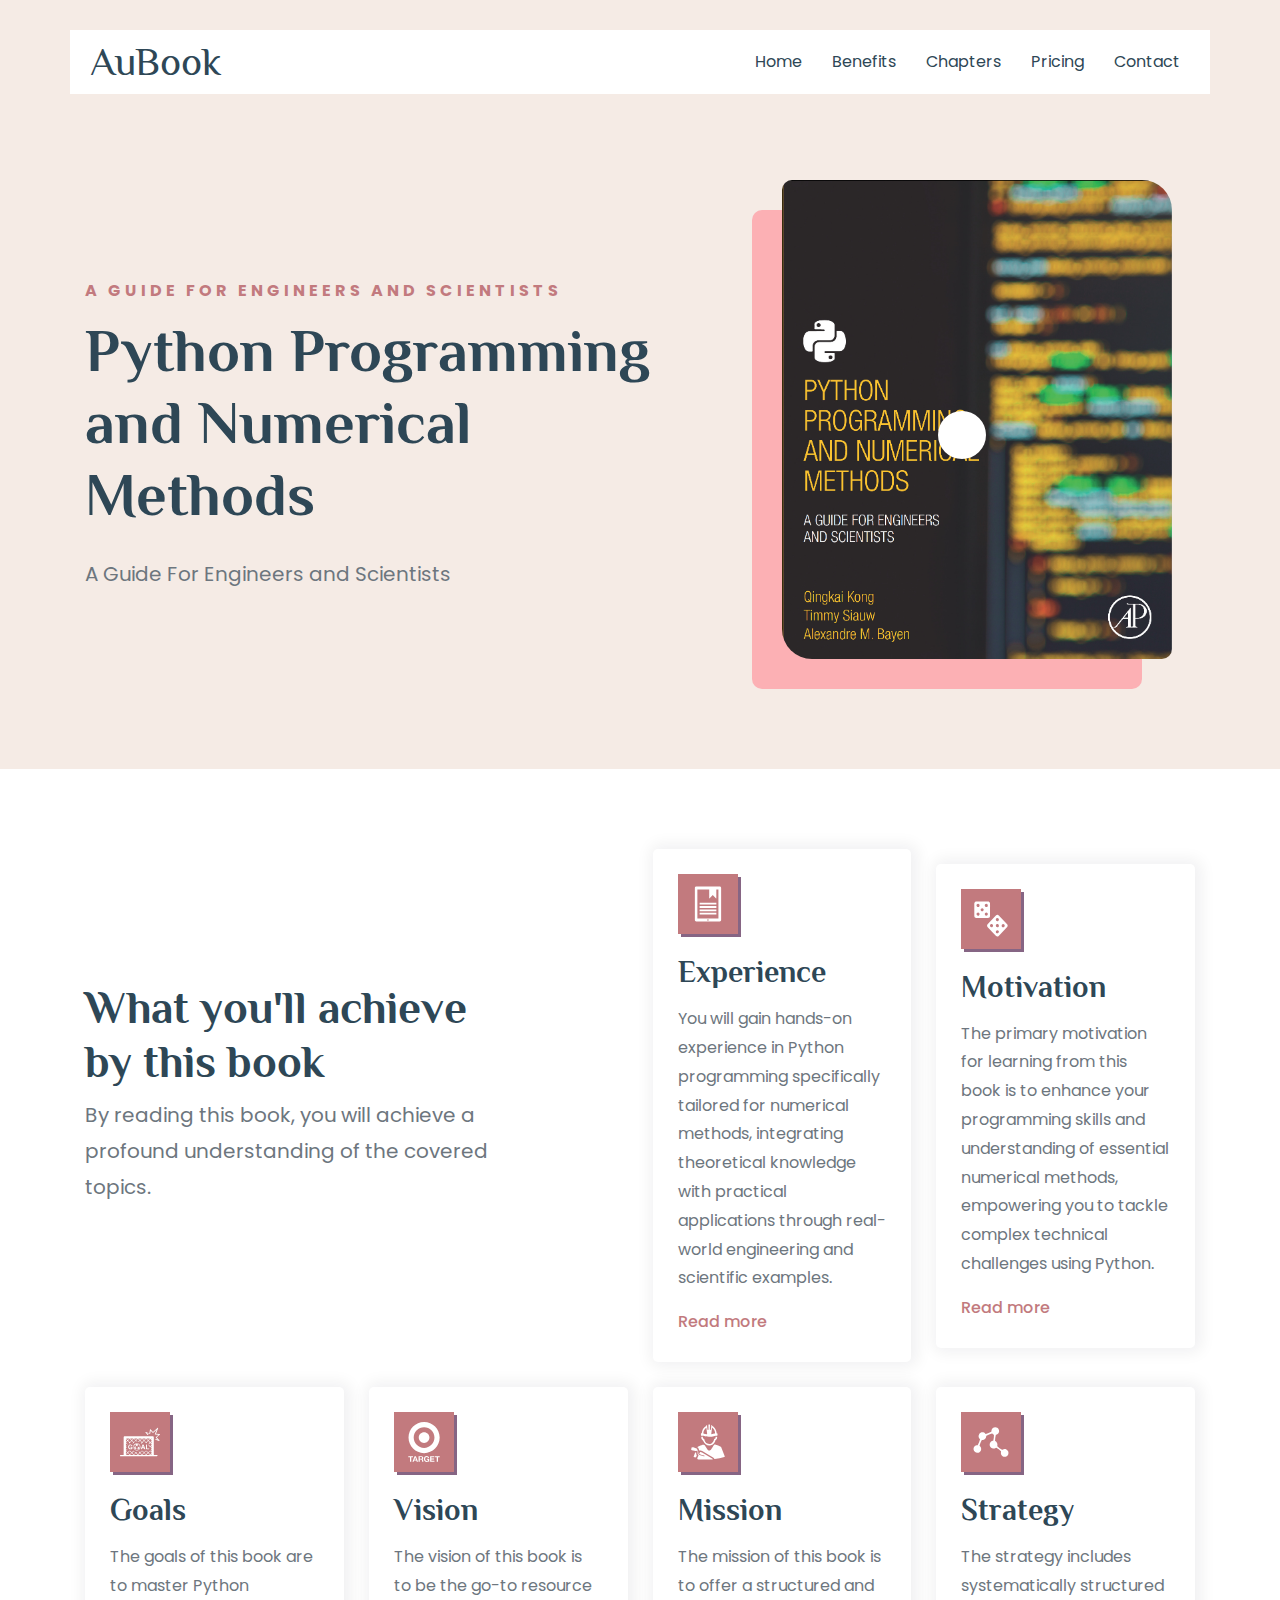
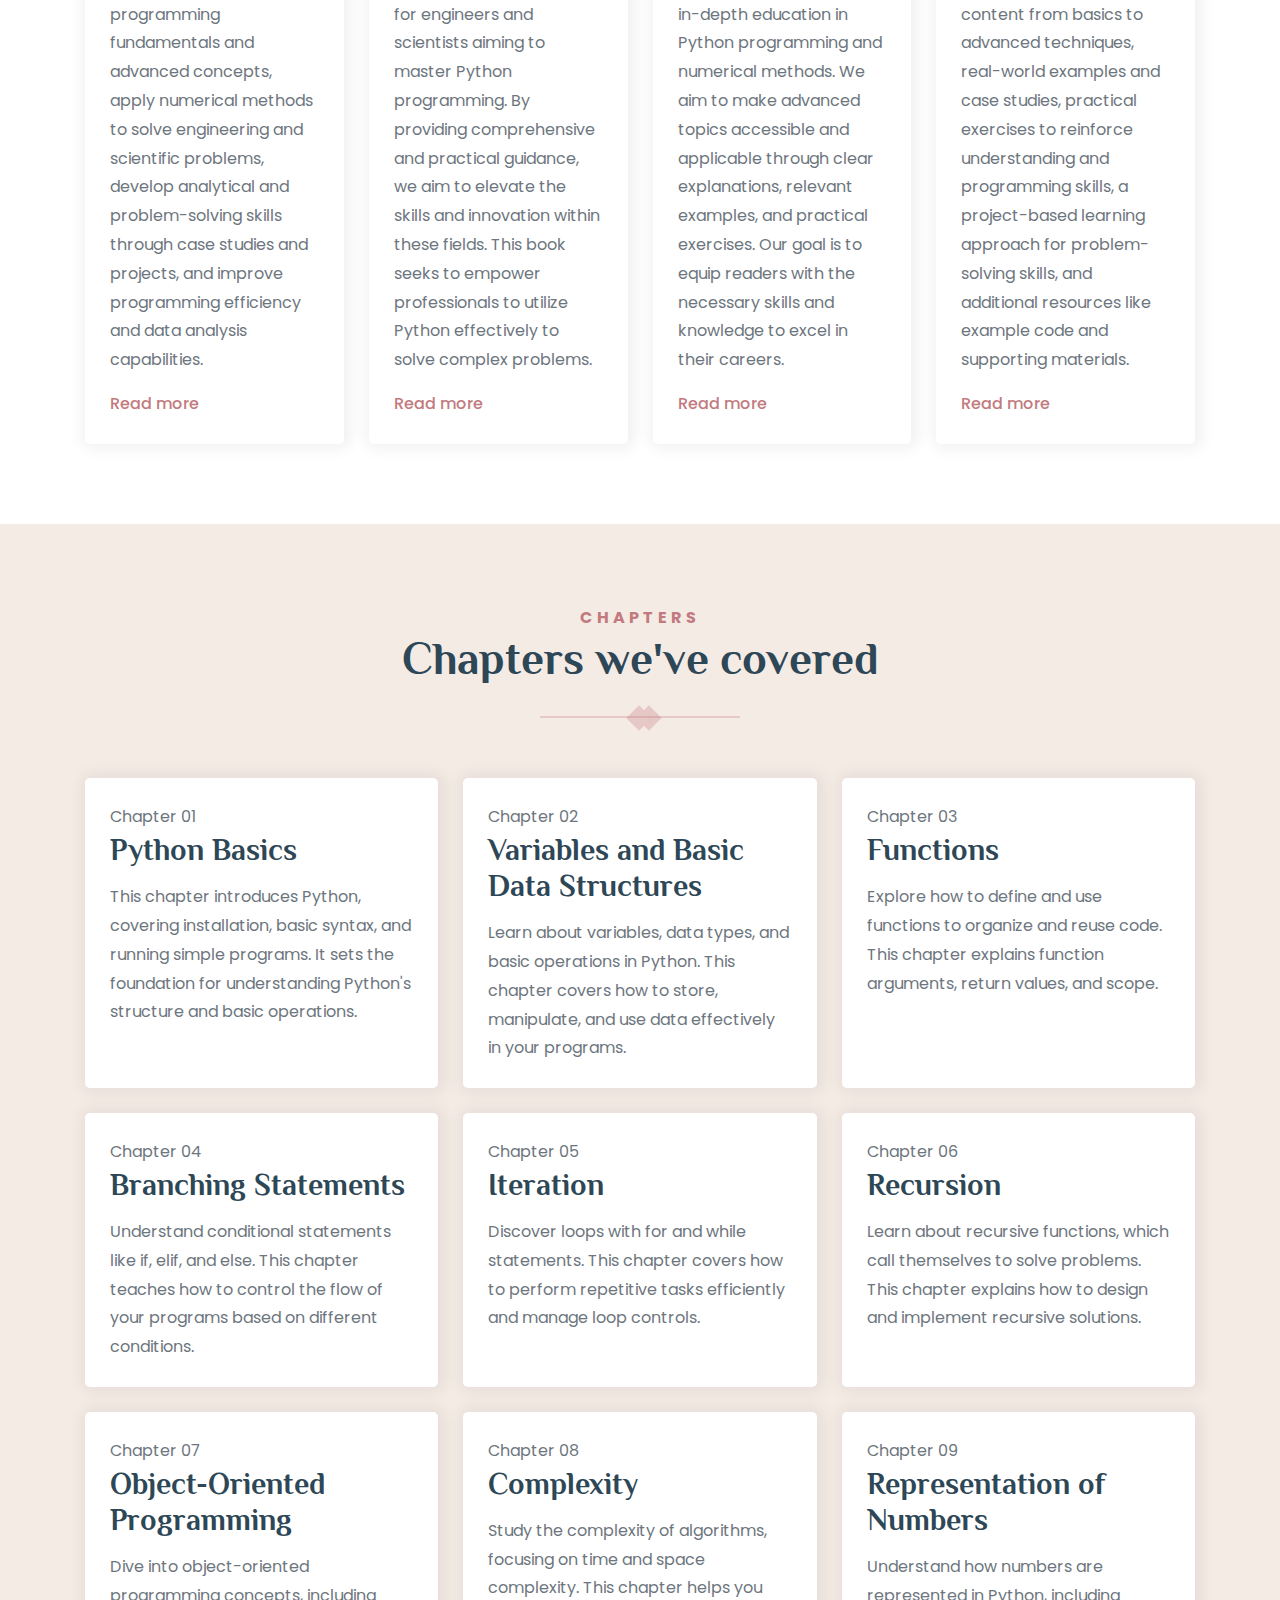
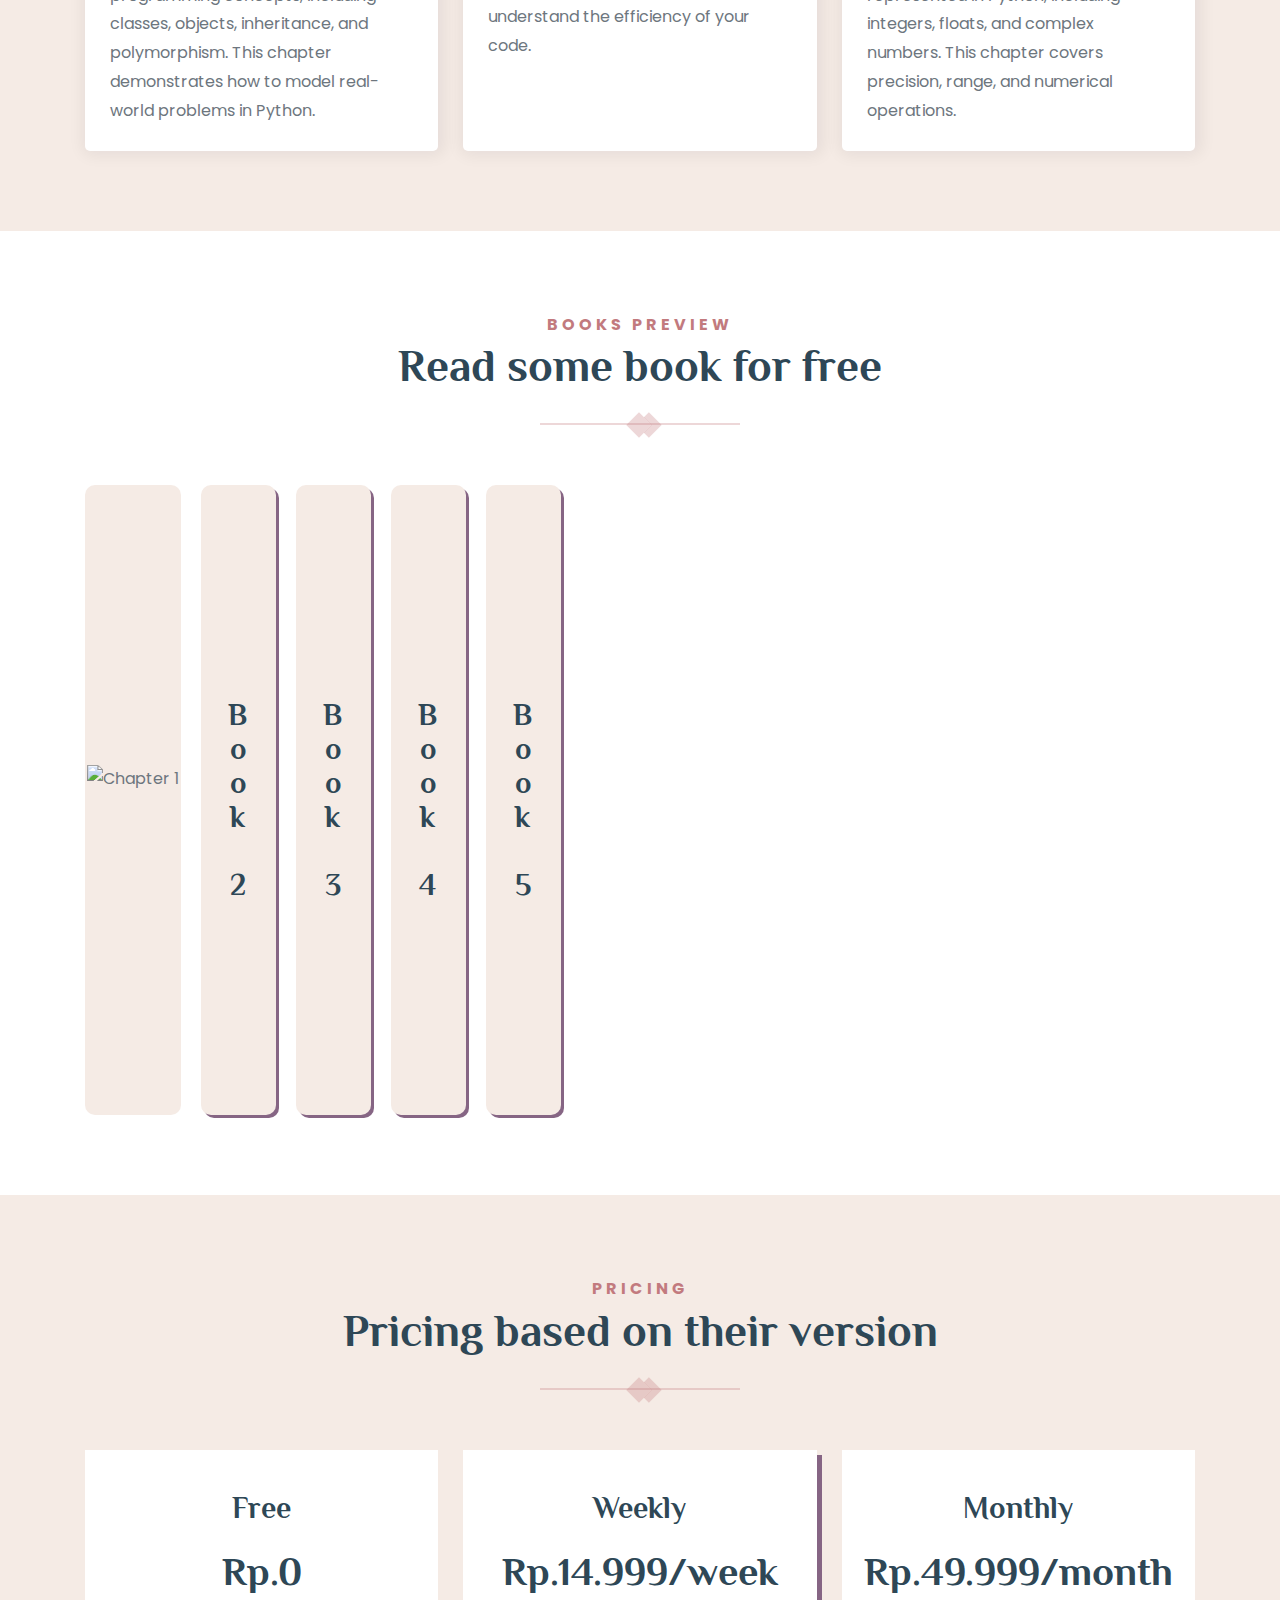
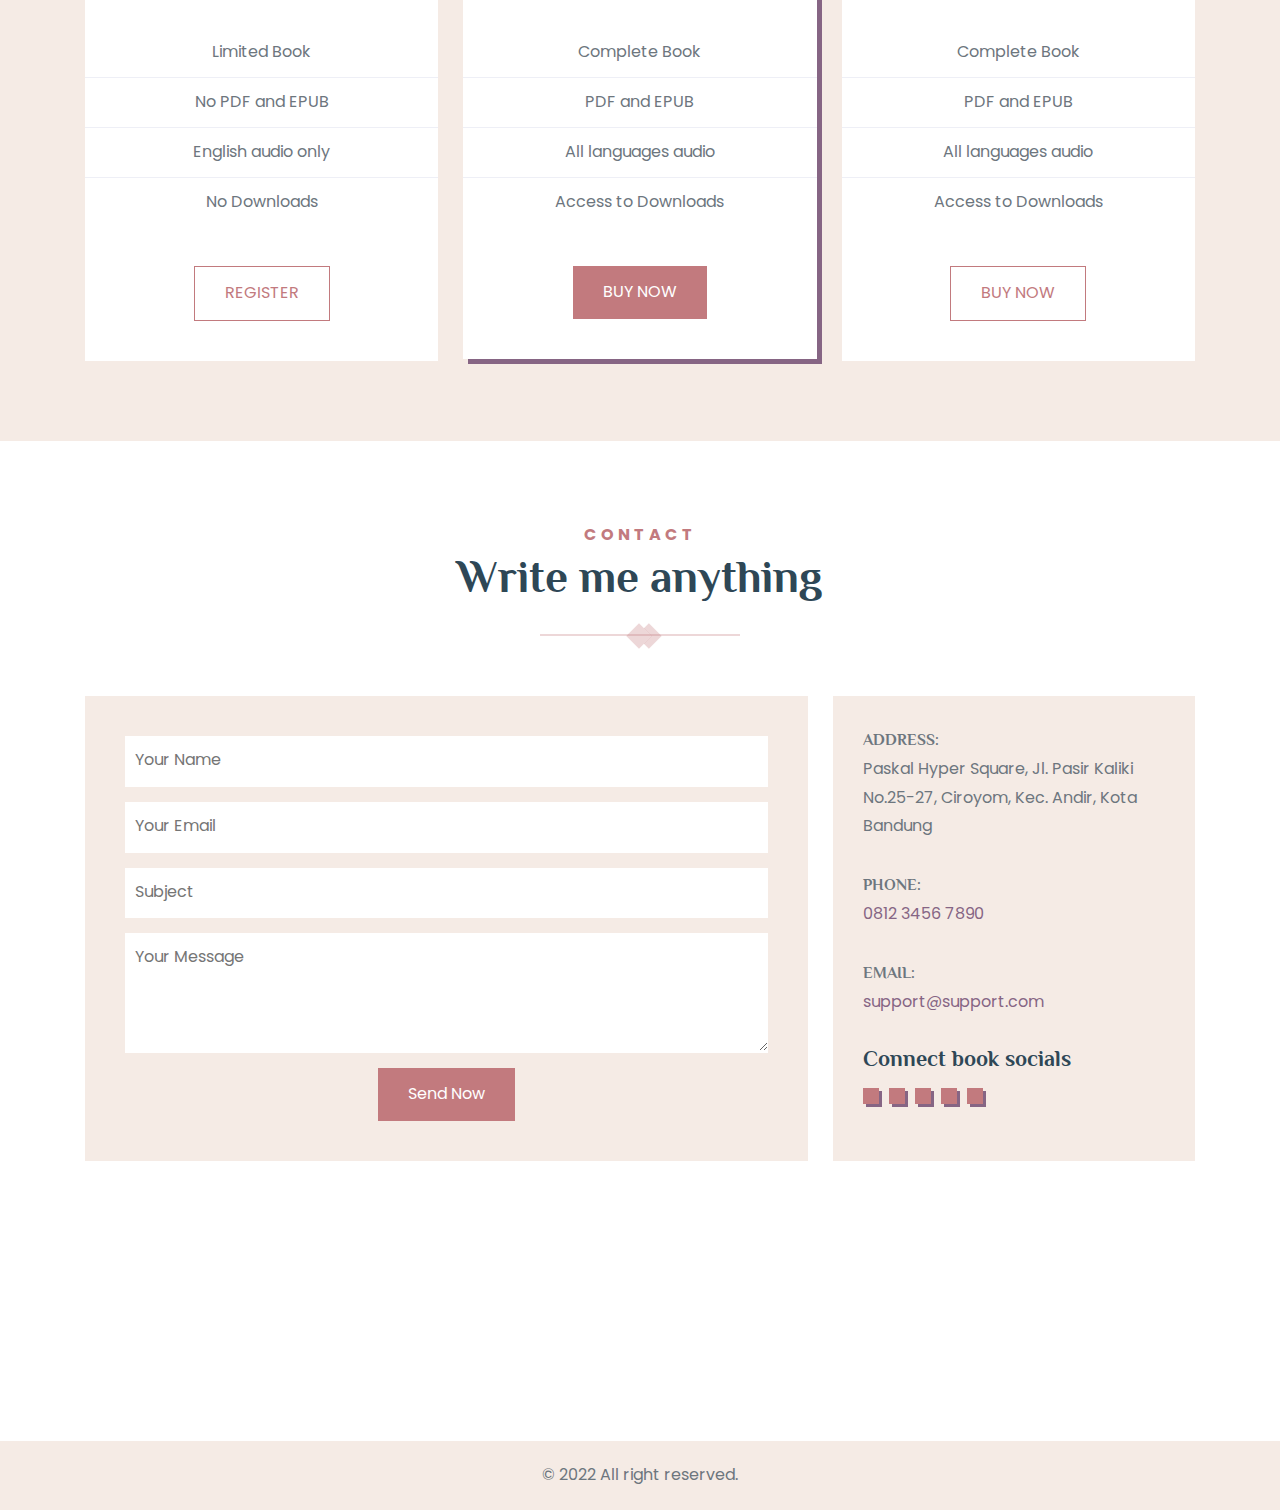
==== commit ff87772e: "Add files via upload" ====
--- a/index.html
+++ b/index.html
@@ -129,8 +129,7 @@
                 <h3 class="h3 card-title">Experience</h3>
 
                 <p class="card-text">
-                  Lorem ipsum dolor sit amet consectetur adipisicing elit. Repellendus, ex? Voluptas minus quis
-                  aspernatur corporis.
+                  You will gain hands-on experience in Python programming specifically tailored for numerical methods, integrating theoretical knowledge with practical applications through real-world engineering and scientific examples.
                 </p>
 
                 <a href="#" class="btn-link">
@@ -152,8 +151,7 @@
                 <h3 class="h3 card-title">Motivation</h3>
 
                 <p class="card-text">
-                  Lorem ipsum dolor sit amet consectetur adipisicing elit. Repellendus, ex? Voluptas minus quis
-                  aspernatur corporis.
+                  The primary motivation for learning from this book is to enhance your programming skills and understanding of essential numerical methods, empowering you to tackle complex technical challenges using Python.
                 </p>
 
                 <a href="#" class="btn-link">
@@ -175,8 +173,7 @@
                 <h3 class="h3 card-title">Goals</h3>
 
                 <p class="card-text">
-                  Lorem ipsum dolor sit amet consectetur adipisicing elit. Repellendus, ex? Voluptas minus quis
-                  aspernatur corporis.
+                  The goals of this book are to master Python programming fundamentals and advanced concepts, apply numerical methods to solve engineering and scientific problems, develop analytical and problem-solving skills through case studies and projects, and improve programming efficiency and data analysis capabilities.
                 </p>
 
                 <a href="#" class="btn-link">
@@ -198,9 +195,7 @@
                 <h3 class="h3 card-title">Vision</h3>
 
                 <p class="card-text">
-                  Lorem ipsum dolor sit amet consectetur adipisicing elit. Repellendus, ex? Voluptas minus quis
-                  aspernatur corporis.
-                </p>
+                  The vision of this book is to be the go-to resource for engineers and scientists aiming to master Python programming. By providing comprehensive and practical guidance, we aim to elevate the skills and innovation within these fields. This book seeks to empower professionals to utilize Python effectively to solve complex problems.</p>
 
                 <a href="#" class="btn-link">
                   <span class="span">Read more</span>
@@ -221,8 +216,8 @@
                 <h3 class="h3 card-title">Mission</h3>
 
                 <p class="card-text">
-                  Lorem ipsum dolor sit amet consectetur adipisicing elit. Repellendus, ex? Voluptas minus quis
-                  aspernatur corporis.
+                  The mission of this book is to offer a structured and in-depth education in Python programming and numerical methods. We aim to make advanced topics accessible and applicable through clear explanations, relevant examples, and practical exercises. Our goal is to equip readers with the necessary skills and knowledge to excel in their careers.
+
                 </p>
 
                 <a href="#" class="btn-link">
@@ -244,8 +239,7 @@
                 <h3 class="h3 card-title">Strategy</h3>
 
                 <p class="card-text">
-                  Lorem ipsum dolor sit amet consectetur adipisicing elit. Repellendus, ex? Voluptas minus quis
-                  aspernatur corporis.
+                  The strategy includes systematically structured content from basics to advanced techniques, real-world examples and case studies, practical exercises to reinforce understanding and programming skills, a project-based learning approach for problem-solving skills, and additional resources like example code and supporting materials.
                 </p>
 
                 <a href="#" class="btn-link">
@@ -286,8 +280,7 @@
                 <h3 class="h3 card-title">Python Basics</h3>
 
                 <p class="card-text">
-                  Lorem ipsum dolor sit amet, consectetur adipisicing elit. Fuga, quod sit amet aspernatur minima
-                  deleniti.
+                  This chapter introduces Python, covering installation, basic syntax, and running simple programs. It sets the foundation for understanding Python's structure and basic operations.
                 </p>
 
               </div>
@@ -301,8 +294,7 @@
                 <h3 class="h3 card-title">Variables and Basic Data Structures</h3>
 
                 <p class="card-text">
-                  Lorem ipsum dolor sit amet, consectetur adipisicing elit. Fuga, quod sit amet aspernatur minima
-                  deleniti.
+                  Learn about variables, data types, and basic operations in Python. This chapter covers how to store, manipulate, and use data effectively in your programs.
                 </p>
 
               </div>
@@ -316,8 +308,9 @@
                 <h3 class="h3 card-title">Functions</h3>
 
                 <p class="card-text">
-                  Lorem ipsum dolor sit amet, consectetur adipisicing elit. Fuga, quod sit amet aspernatur minima
-                  deleniti.
+                  Explore how to define and use functions to organize and reuse code. This chapter explains function arguments, return values, and scope.
+
+
                 </p>
 
               </div>
@@ -331,8 +324,7 @@
                 <h3 class="h3 card-title">Branching Statements</h3>
 
                 <p class="card-text">
-                  Lorem ipsum dolor sit amet, consectetur adipisicing elit. Fuga, quod sit amet aspernatur minima
-                  deleniti.
+                  Understand conditional statements like if, elif, and else. This chapter teaches how to control the flow of your programs based on different conditions.
                 </p>
 
               </div>
@@ -346,9 +338,7 @@
                 <h3 class="h3 card-title">Iteration</h3>
 
                 <p class="card-text">
-                  Lorem ipsum dolor sit amet, consectetur adipisicing elit. Fuga, quod sit amet aspernatur minima
-                  deleniti.
-                </p>
+                  Discover loops with for and while statements. This chapter covers how to perform repetitive tasks efficiently and manage loop controls.                </p>
 
               </div>
             </li>
@@ -361,8 +351,7 @@
                 <h3 class="h3 card-title">Recursion</h3>
 
                 <p class="card-text">
-                  Lorem ipsum dolor sit amet, consectetur adipisicing elit. Fuga, quod sit amet aspernatur minima
-                  deleniti.
+                  Learn about recursive functions, which call themselves to solve problems. This chapter explains how to design and implement recursive solutions.
                 </p>
 
               </div>
@@ -376,8 +365,8 @@
                 <h3 class="h3 card-title">Object-Oriented Programming</h3>
 
                 <p class="card-text">
-                  Lorem ipsum dolor sit amet, consectetur adipisicing elit. Fuga, quod sit amet aspernatur minima
-                  deleniti.
+                  Dive into object-oriented programming concepts, including classes, objects, inheritance, and polymorphism. This chapter demonstrates how to model real-world problems in Python.
+
                 </p>
 
               </div>
@@ -391,8 +380,9 @@
                 <h3 class="h3 card-title">Complexity</h3>
 
                 <p class="card-text">
-                  Lorem ipsum dolor sit amet, consectetur adipisicing elit. Fuga, quod sit amet aspernatur minima
-                  deleniti.
+                  Study the complexity of algorithms, focusing on time and space complexity. This chapter helps you understand the efficiency of your code.
+
+
                 </p>
 
               </div>
@@ -406,8 +396,7 @@
                 <h3 class="h3 card-title">Representation of Numbers</h3>
 
                 <p class="card-text">
-                  Lorem ipsum dolor sit amet, consectetur adipisicing elit. Fuga, quod sit amet aspernatur minima
-                  deleniti.
+                  Understand how numbers are represented in Python, including integers, floats, and complex numbers. This chapter covers precision, range, and numerical operations.
                 </p>
 
               </div>
